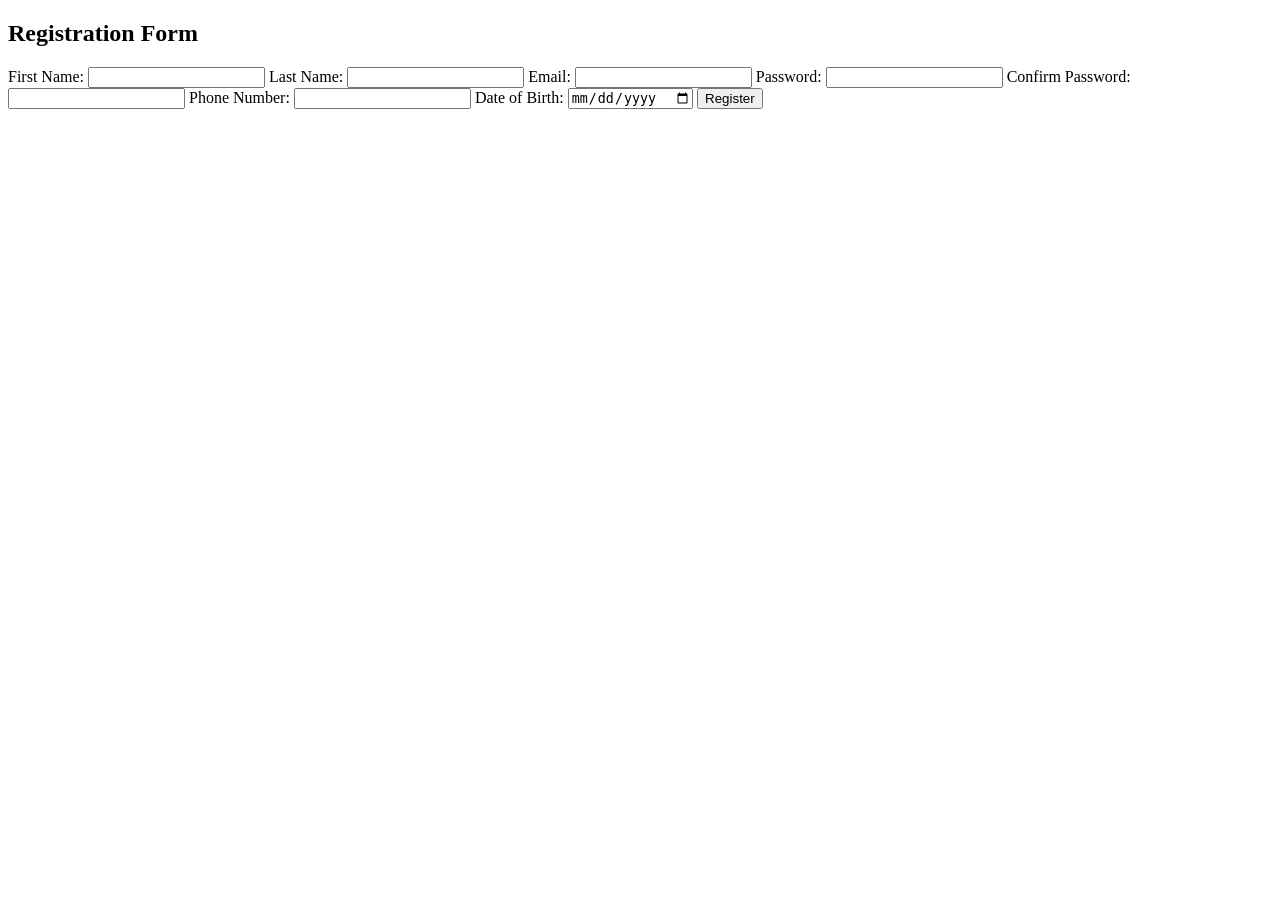
==== Registration-Module/index.html @ 6ada24c8 "refactor: move index.html to Registration-Module directory" ====
<!DOCTYPE html>
<html lang="en">
<head>
    <meta charset="UTF-8">
    <meta name="viewport" content="width=device-width, initial-scale=1.0">
    <title>Registration Form</title>
    <link rel="stylesheet" href="style.css">
</head>
<body>
    <form action="success.html" method="get">
        <h2>Registration Form</h2>
        
        <label for="firstName">First Name:</label>
        <input type="text" id="firstName" name="firstName" required>

        <label for="lastName">Last Name:</label>
        <input type="text" id="lastName" name="lastName" required>

        <label for="email">Email:</label>
        <input type="email" id="email" name="email" required>

        <label for="password">Password:</label>
        <input type="password" id="password" name="password" required>

        <label for="confirmPassword">Confirm Password:</label>
        <input type="password" id="confirmPassword" name="confirmPassword" required>

        <label for="phone">Phone Number:</label>
        <input type="tel" id="phone" name="phone">

        <label for="dob">Date of Birth:</label>
        <input type="date" id="dob" name="dob">

        <input type="submit" value="Register">
    </form>
</body>
</html>
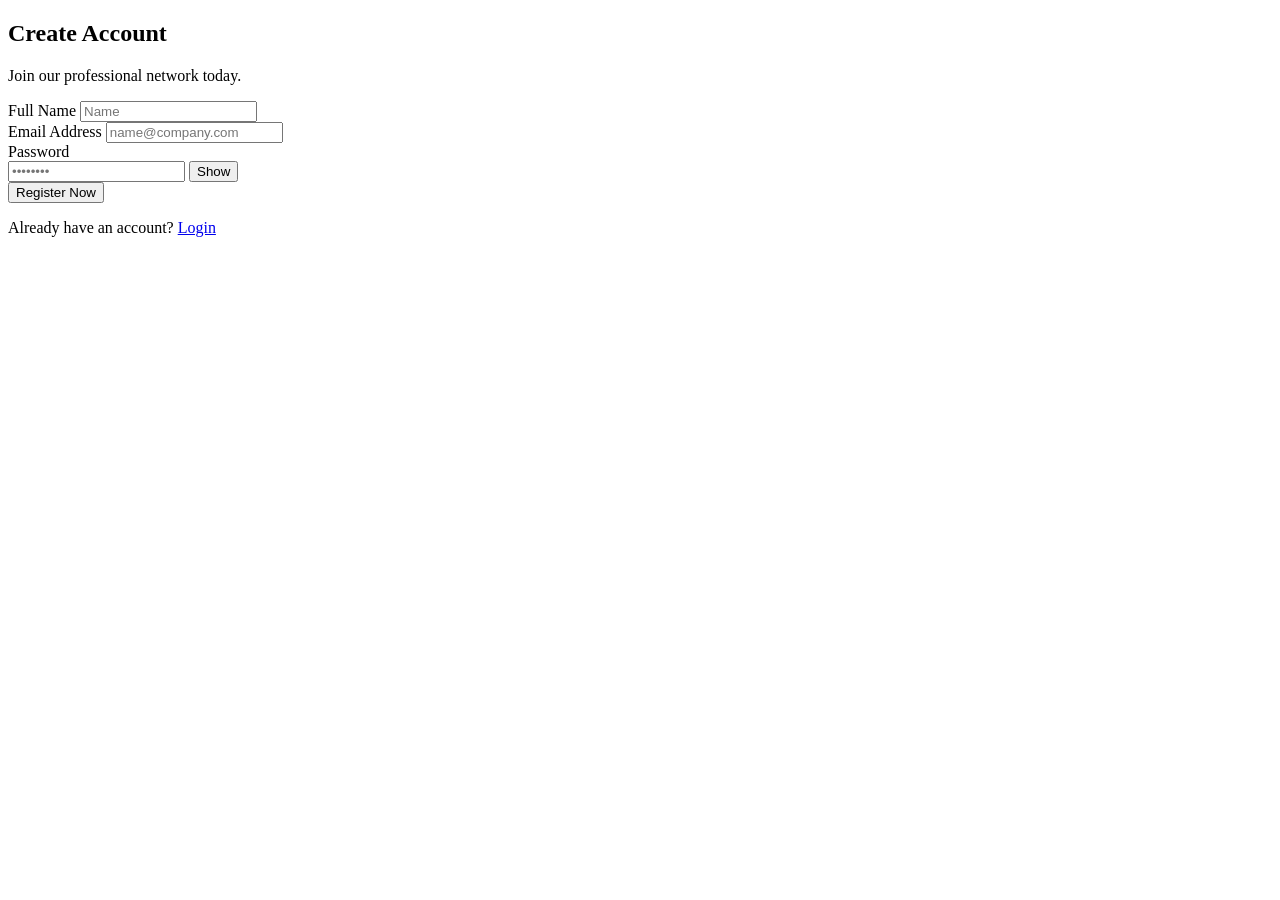
==== commit 74bb05a8: "feat: architect semantic structure for registration module" ====
--- a/Registration-Module/index.html
+++ b/Registration-Module/index.html
@@ -3,35 +3,39 @@
 <head>
     <meta charset="UTF-8">
     <meta name="viewport" content="width=device-width, initial-scale=1.0">
-    <title>Registration Form</title>
+    <title> Registration | UI Architect</title>
     <link rel="stylesheet" href="style.css">
 </head>
 <body>
-    <form action="success.html" method="get">
-        <h2>Registration Form</h2>
-        
-        <label for="firstName">First Name:</label>
-        <input type="text" id="firstName" name="firstName" required>
+    <div class="container">
+        <div class="form-card">
+            <h2>Create Account</h2>
+            <p>Join our professional network today.</p>
+            
+            <form id="registrationForm">
+                <div class="input-group">
+                    <label for="username">Full Name</label>
+                    <input type="text" id="username" placeholder="Name" required>
+                </div>
 
-        <label for="lastName">Last Name:</label>
-        <input type="text" id="lastName" name="lastName" required>
+                <div class="input-group">
+                    <label for="email">Email Address</label>
+                    <input type="email" id="email" placeholder="name@company.com" required>
+                </div>
 
-        <label for="email">Email:</label>
-        <input type="email" id="email" name="email" required>
+                <div class="input-group">
+                    <label for="password">Password</label>
+                    <div class="password-wrapper">
+                        <input type="password" id="password" placeholder="••••••••" required>
+                        <button type="button" id="togglePassword">Show</button>
+                    </div>
+                </div>
 
-        <label for="password">Password:</label>
-        <input type="password" id="password" name="password" required>
-
-        <label for="confirmPassword">Confirm Password:</label>
-        <input type="password" id="confirmPassword" name="confirmPassword" required>
-
-        <label for="phone">Phone Number:</label>
-        <input type="tel" id="phone" name="phone">
-
-        <label for="dob">Date of Birth:</label>
-        <input type="date" id="dob" name="dob">
-
-        <input type="submit" value="Register">
-    </form>
+                <button type="submit" class="btn-submit">Register Now</button>
+            </form>
+            <p class="footer-text">Already have an account? <a href="#">Login</a></p>
+        </div>
+    </div>
+    <script src="script.js"></script>
 </body>
 </html>
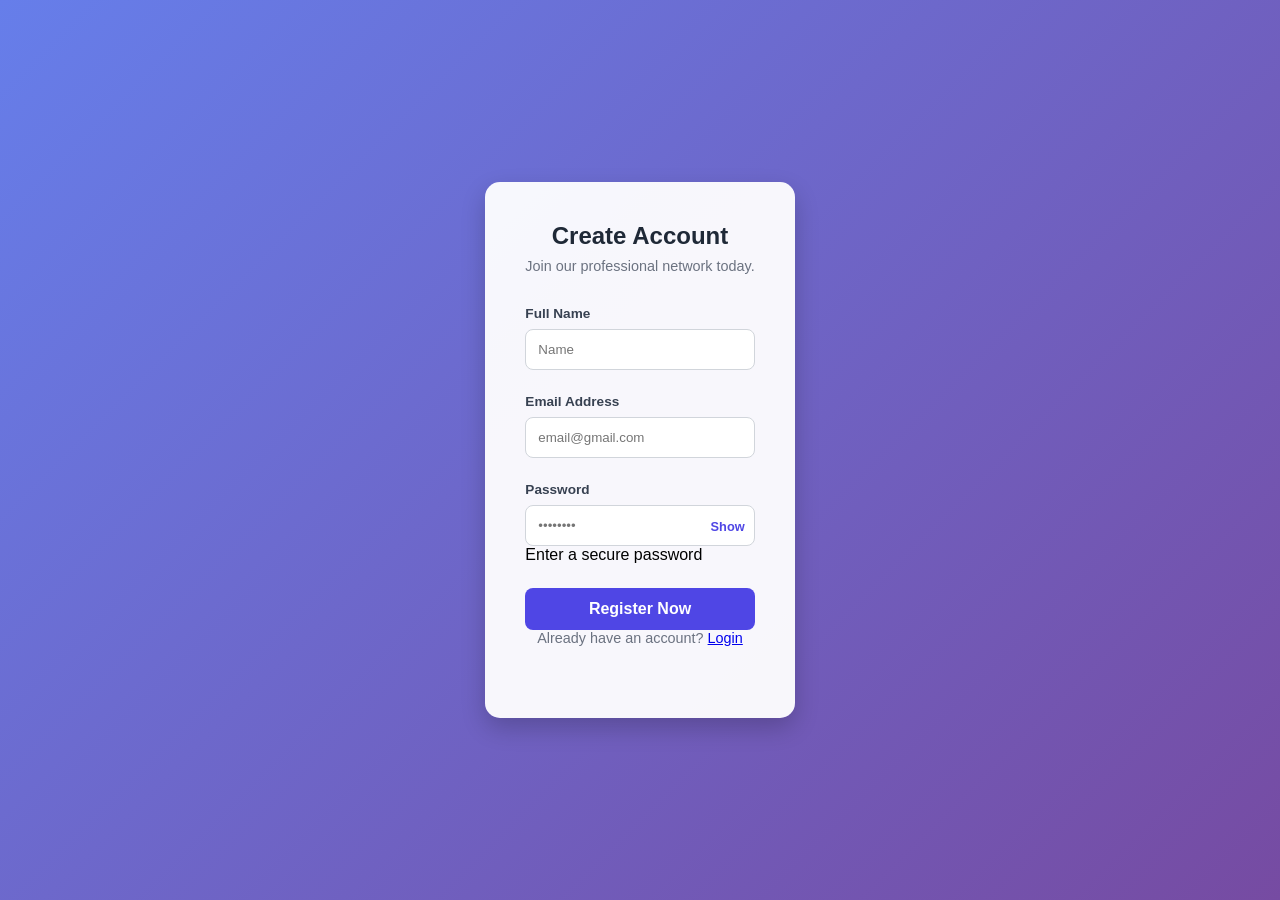
==== commit 5d86e2bb: "docs: architect secure-auth shell with real-time strength-meter and ARIA landmarks" ====
--- a/Registration-Module/index.html
+++ b/Registration-Module/index.html
@@ -3,8 +3,9 @@
 <head>
     <meta charset="UTF-8">
     <meta name="viewport" content="width=device-width, initial-scale=1.0">
-    <title> Registration | UI Architect</title>
+    <title>SecureAuth | UI Architect Portfolio</title>
     <link rel="stylesheet" href="style.css">
+    <link href="https://fonts.googleapis.com/css2?family=Inter:wght@400;600;700&display=swap" rel="stylesheet">
 </head>
 <body>
     <div class="container">
@@ -12,7 +13,7 @@
             <h2>Create Account</h2>
             <p>Join our professional network today.</p>
             
-            <form id="registrationForm">
+            <form id="registrationForm" novalidate>
                 <div class="input-group">
                     <label for="username">Full Name</label>
                     <input type="text" id="username" placeholder="Name" required>
@@ -20,7 +21,7 @@
 
                 <div class="input-group">
                     <label for="email">Email Address</label>
-                    <input type="email" id="email" placeholder="name@company.com" required>
+                    <input type="email" id="email" placeholder="email@gmail.com" required>
                 </div>
 
                 <div class="input-group">
@@ -29,9 +30,13 @@
                         <input type="password" id="password" placeholder="••••••••" required>
                         <button type="button" id="togglePassword">Show</button>
                     </div>
+                    <div class="strength-meter">
+                        <div class="strength-bar" id="strengthBar"></div>
+                    </div>
+                    <span id="strengthText" class="helper-text">Enter a secure password</span>
                 </div>
 
-                <button type="submit" class="btn-submit">Register Now</button>
+                <button type="submit" class="btn-submit" id="submitBtn">Register Now</button>
             </form>
             <p class="footer-text">Already have an account? <a href="#">Login</a></p>
         </div>
--- a/Registration-Module/style.css
+++ b/Registration-Module/style.css
@@ -0,0 +1,95 @@
+:root {
+    --primary-color: #4f46e5;
+    --bg-gradient: linear-gradient(135deg, #667eea 0%, #764ba2 100%);
+    --glass-bg: rgba(255, 255, 255, 0.95);
+}
+
+* { 
+    box-sizing: border-box; 
+    margin: 0; 
+    padding: 0; 
+    font-family: 'Segoe UI', sans-serif; }
+
+body {
+    height: 100vh;
+    display: flex;
+    align-items: center;
+    justify-content: center;
+    background: var(--bg-gradient);
+}
+
+.form-card {
+    background: var(--glass-bg);
+    padding: 2.5rem;
+    border-radius: 15px;
+    box-shadow: 0 10px 25px rgba(0,0,0,0.2);
+    width: 100%;
+    max-width: 400px;
+    text-align: center;
+}
+
+h2 { 
+    color: #1f2937; 
+    margin-bottom: 0.5rem; 
+}
+p { 
+    color: #6b7280; 
+    font-size: 0.9rem;
+    margin-bottom: 2rem;
+}
+
+.input-group { 
+    text-align: left; 
+    margin-bottom: 1.5rem; 
+}
+
+label { 
+    display: block; 
+    font-size: 0.85rem; font-weight: 600; 
+    color: #374151; margin-bottom: 0.5rem; 
+}
+
+input {
+    width: 100%;
+    padding: 0.75rem;
+    border: 1px solid #d1d5db;
+    border-radius: 8px;
+    outline: none;
+    transition: all 0.3s ease;
+}
+
+input:focus {
+    border-color: var(--primary-color);
+    box-shadow: 0 0 0 3px rgba(79, 70, 229, 0.1);
+}
+
+.password-wrapper { position: relative; }
+#togglePassword {
+    position: absolute;
+    right: 10px;
+    top: 50%;
+    transform: translateY(-50%);
+    background: none;
+    border: none;
+    color: var(--primary-color);
+    font-size: 0.8rem;
+    cursor: pointer;
+    font-weight: 600;
+}
+
+.btn-submit {
+    width: 100%;
+    padding: 0.75rem;
+    background: var(--primary-color);
+    color: white;
+    border: none;
+    border-radius: 8px;
+    font-size: 1rem;
+    font-weight: 600;
+    cursor: pointer;
+    transition: background 0.3s;
+}
+
+.btn-submit:hover {
+    background: #4338ca;
+}
